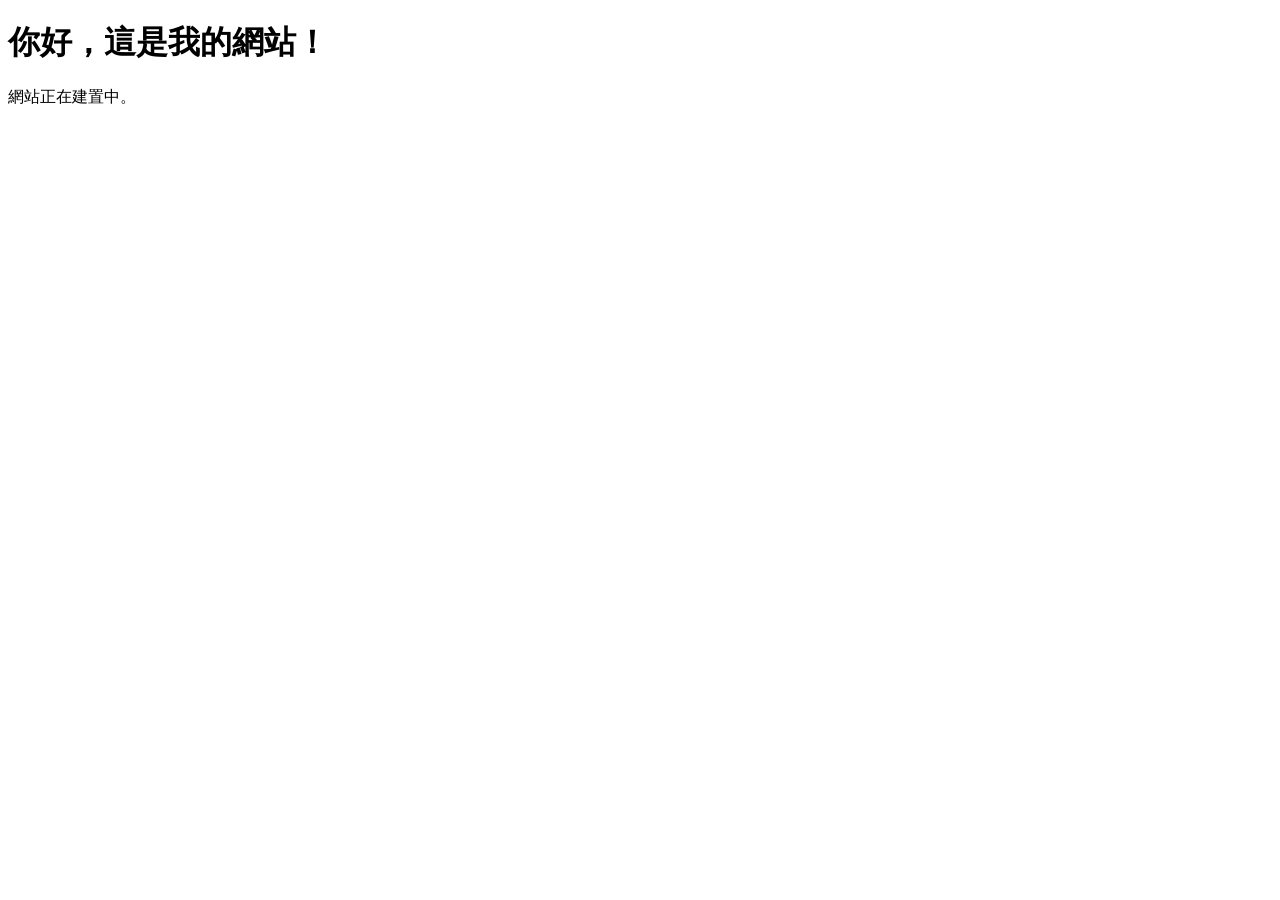
==== index.html @ 11ef3e5b "Update and rename README.md to index.html" ====
<!DOCTYPE html>
<html lang="zh-Hant">
<head>
    <meta charset="UTF-8">
    <meta name="viewport" content="width=device-width, initial-scale=1.0">
    <title>我的網站</title>
</head>
<body>
    <h1>你好，這是我的網站！</h1>
    <p>網站正在建置中。</p>
</body>
</html>
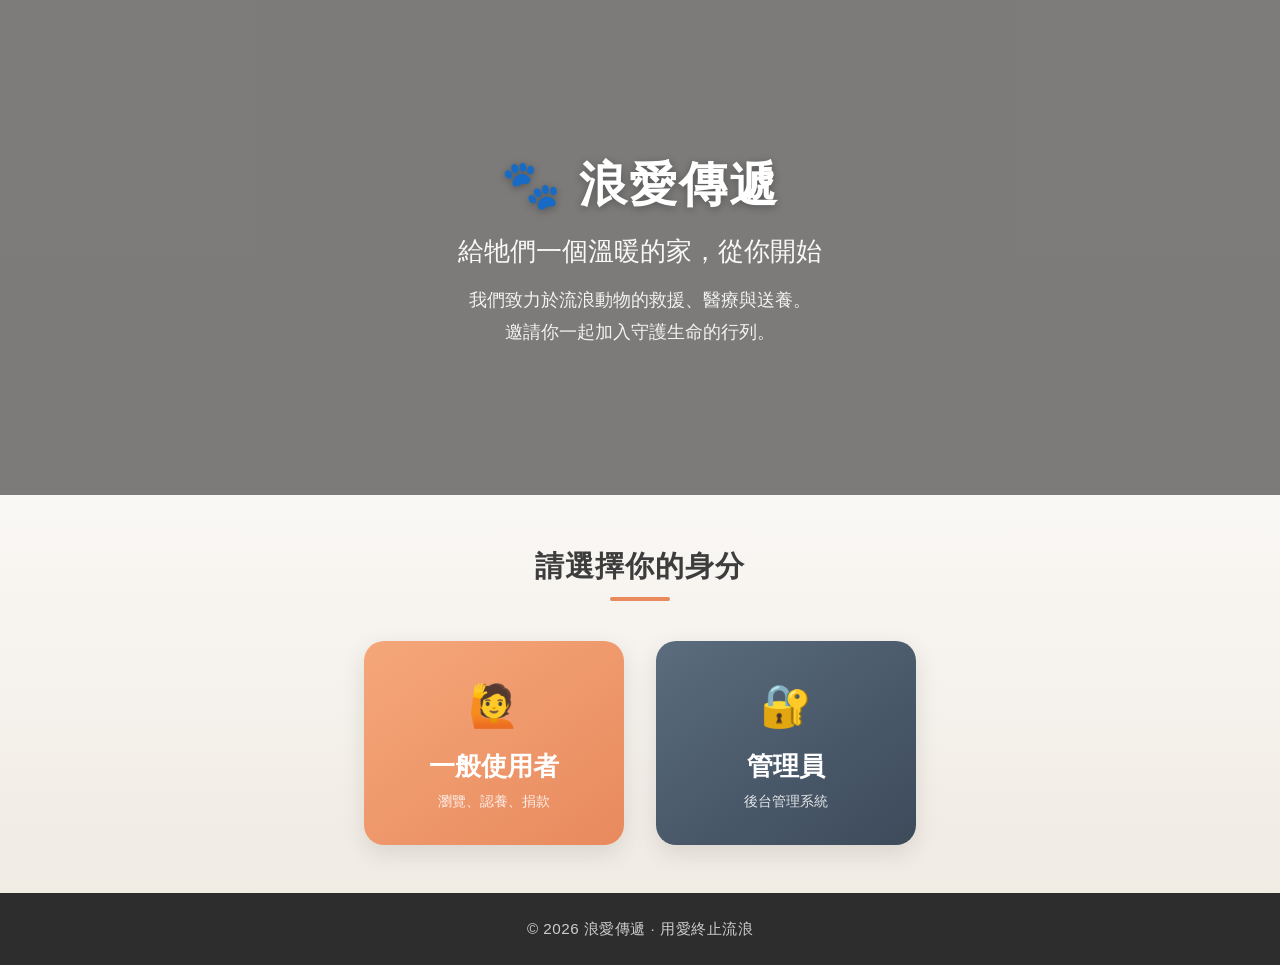
==== commit 66bf781d: "Update index.html" ====
--- a/index.html
+++ b/index.html
@@ -1,12 +1,47 @@
 <!DOCTYPE html>
 <html lang="zh-Hant">
 <head>
-    <meta charset="UTF-8">
-    <meta name="viewport" content="width=device-width, initial-scale=1.0">
-    <title>我的網站</title>
+    <meta charset="UTF-8" />
+    <meta name="viewport" content="width=device-width, initial-scale=1.0" />
+    <title>浪愛傳遞 - 流浪動物關懷</title>
+    <link rel="stylesheet" href="css/style.css" />
 </head>
 <body>
-    <h1>你好，這是我的網站！</h1>
-    <p>網站正在建置中。</p>
+
+    <header class="hero">
+        <div class="hero-overlay">
+            <div class="hero-content">
+                <h1 class="hero-title">🐾 浪愛傳遞</h1>
+                <p class="hero-subtitle">給牠們一個溫暖的家，從你開始</p>
+                <p class="hero-description">
+                    我們致力於流浪動物的救援、醫療與送養。<br />
+                    邀請你一起加入守護生命的行列。
+                </p>
+            </div>
+        </div>
+    </header>
+
+    <section class="role-selection">
+        <div class="container">
+            <h2 class="section-title">請選擇你的身分</h2>
+            <div class="button-group">
+                <a href="user-home.html" class="btn btn-user">
+                    <span class="btn-icon">🙋</span>
+                    一般使用者
+                    <span class="btn-hint">瀏覽、認養、捐款</span>
+                </a>
+                <a href="admin-login.html" class="btn btn-admin">
+                    <span class="btn-icon">🔐</span>
+                    管理員
+                    <span class="btn-hint">後台管理系統</span>
+                </a>
+            </div>
+        </div>
+    </section>
+
+    <footer class="footer">
+        <p>&copy; 2026 浪愛傳遞 · 用愛終止流浪</p>
+    </footer>
+
 </body>
 </html>
--- a/css/style.css
+++ b/css/style.css
@@ -0,0 +1,275 @@
+/* ===== 全域重置 & 字型 ===== */
+* {
+    margin: 0;
+    padding: 0;
+    box-sizing: border-box;
+}
+
+body {
+    font-family: 'Segoe UI', 'PingFang TC', Roboto, 'Helvetica Neue', sans-serif;
+    background-color: #faf8f5;
+    color: #2d2d2d;
+    line-height: 1.6;
+    min-height: 100vh;
+    display: flex;
+    flex-direction: column;
+}
+
+a {
+    text-decoration: none;
+}
+
+/* ===== 主視覺區 (Hero) ===== */
+.hero {
+    /* 背景圖片 - 請換成你自己的圖片 URL */
+    background-image: url('https://images.unsplash.com/photo-1548199973-03cce0bbc87b?w=1200&q=80');
+    background-size: cover;
+    background-position: center;
+    background-attachment: fixed; /* 產生視差效果，手機上可改為 scroll */
+    min-height: 55vh;            /* 手機上高度稍微縮小 */
+    display: flex;
+    align-items: center;
+    justify-content: center;
+    position: relative;
+}
+
+/* 半透明遮罩，讓文字更清楚 */
+.hero-overlay {
+    background-color: rgba(0, 0, 0, 0.50);
+    width: 100%;
+    min-height: 55vh;
+    display: flex;
+    align-items: center;
+    justify-content: center;
+    padding: 2rem 1.5rem;
+}
+
+.hero-content {
+    text-align: center;
+    color: #ffffff;
+    max-width: 800px;
+}
+
+.hero-title {
+    font-size: 3rem;
+    font-weight: 700;
+    letter-spacing: 2px;
+    margin-bottom: 0.5rem;
+    text-shadow: 0 2px 8px rgba(0, 0, 0, 0.3);
+}
+
+.hero-subtitle {
+    font-size: 1.6rem;
+    font-weight: 300;
+    margin-bottom: 0.8rem;
+    opacity: 0.95;
+}
+
+.hero-description {
+    font-size: 1.1rem;
+    opacity: 0.9;
+    line-height: 1.8;
+}
+
+/* ===== 角色選擇區 ===== */
+.role-selection {
+    flex: 1;                 /* 讓這區撐滿剩餘高度，把 footer 推到底 */
+    padding: 3rem 1.5rem;
+    background: linear-gradient(180deg, #faf8f5 0%, #f0ebe3 100%);
+    display: flex;
+    align-items: center;
+    justify-content: center;
+}
+
+.container {
+    max-width: 960px;
+    width: 100%;
+    margin: 0 auto;
+    text-align: center;
+}
+
+.section-title {
+    font-size: 1.8rem;
+    font-weight: 600;
+    color: #3d3d3d;
+    margin-bottom: 2.5rem;
+    letter-spacing: 1px;
+}
+
+.section-title::after {
+    content: '';
+    display: block;
+    width: 60px;
+    height: 4px;
+    background: #e88a5e;
+    margin: 0.5rem auto 0;
+    border-radius: 2px;
+}
+
+/* ===== 按鈕群組 (兩個大按鈕) ===== */
+.button-group {
+    display: flex;
+    flex-wrap: wrap;
+    gap: 2rem;
+    justify-content: center;
+}
+
+/* 共用按鈕樣式 */
+.btn {
+    display: flex;
+    flex-direction: column;
+    align-items: center;
+    justify-content: center;
+    width: 260px;
+    padding: 2rem 1.5rem;
+    border-radius: 20px;
+    font-size: 1.6rem;
+    font-weight: 600;
+    color: #ffffff;
+    transition: transform 0.25s ease, box-shadow 0.3s ease;
+    box-shadow: 0 8px 24px rgba(0, 0, 0, 0.10);
+    position: relative;
+    border: none;
+    cursor: pointer;
+}
+
+.btn:hover {
+    transform: translateY(-6px);
+    box-shadow: 0 16px 40px rgba(0, 0, 0, 0.18);
+}
+
+.btn:active {
+    transform: scale(0.96);
+}
+
+.btn-icon {
+    font-size: 2.6rem;
+    margin-bottom: 0.4rem;
+}
+
+.btn-hint {
+    font-size: 0.9rem;
+    font-weight: 400;
+    opacity: 0.85;
+    margin-top: 0.2rem;
+}
+
+/* 一般使用者按鈕 - 溫暖橘色調 */
+.btn-user {
+    background: linear-gradient(145deg, #f5a77a, #e88a5e);
+}
+
+.btn-user:hover {
+    background: linear-gradient(145deg, #f7b48c, #ea7f4b);
+}
+
+/* 管理員按鈕 - 沉穩深藍灰 */
+.btn-admin {
+    background: linear-gradient(145deg, #5a6c7d, #3d4a5a);
+}
+
+.btn-admin:hover {
+    background: linear-gradient(145deg, #6a7e91, #475668);
+}
+
+/* ===== 頁尾 ===== */
+.footer {
+    text-align: center;
+    padding: 1.5rem 1rem;
+    background-color: #2d2d2d;
+    color: #cccccc;
+    font-size: 0.95rem;
+    letter-spacing: 0.5px;
+}
+
+/* ================================================================
+   響應式設計 (RWD) - 針對手機、平板、桌機調整
+   ================================================================ */
+
+/* 平板 & 小筆電 (螢幕寬度 <= 1024px) */
+@media (max-width: 1024px) {
+    .hero {
+        min-height: 45vh;
+        background-attachment: scroll; /* 手機/平板關閉視差，避免卡頓 */
+    }
+    .hero-overlay {
+        min-height: 45vh;
+    }
+    .hero-title {
+        font-size: 2.6rem;
+    }
+    .hero-subtitle {
+        font-size: 1.4rem;
+    }
+}
+
+/* 手機 (螢幕寬度 <= 768px) */
+@media (max-width: 768px) {
+    .hero {
+        min-height: 40vh;
+        background-attachment: scroll;
+    }
+    .hero-overlay {
+        min-height: 40vh;
+        padding: 1.5rem 1rem;
+    }
+    .hero-title {
+        font-size: 2.2rem;
+    }
+    .hero-subtitle {
+        font-size: 1.2rem;
+    }
+    .hero-description {
+        font-size: 1rem;
+    }
+
+    .role-selection {
+        padding: 2rem 1rem;
+    }
+    .section-title {
+        font-size: 1.5rem;
+        margin-bottom: 2rem;
+    }
+
+    /* 手機上按鈕改為直排，且寬度變大 */
+    .button-group {
+        flex-direction: column;
+        align-items: center;
+        gap: 1.5rem;
+    }
+
+    .btn {
+        width: 100%;
+        max-width: 320px;
+        padding: 1.6rem 1.2rem;
+        font-size: 1.4rem;
+        border-radius: 16px;
+    }
+
+    .btn-icon {
+        font-size: 2.2rem;
+    }
+    .btn-hint {
+        font-size: 0.85rem;
+    }
+}
+
+/* 極小手機 (螢幕寬度 <= 400px) */
+@media (max-width: 400px) {
+    .hero-title {
+        font-size: 1.8rem;
+    }
+    .hero-subtitle {
+        font-size: 1rem;
+    }
+    .hero-description {
+        font-size: 0.9rem;
+    }
+    .btn {
+        font-size: 1.2rem;
+        padding: 1.2rem 1rem;
+    }
+    .btn-icon {
+        font-size: 1.8rem;
+    }
+}
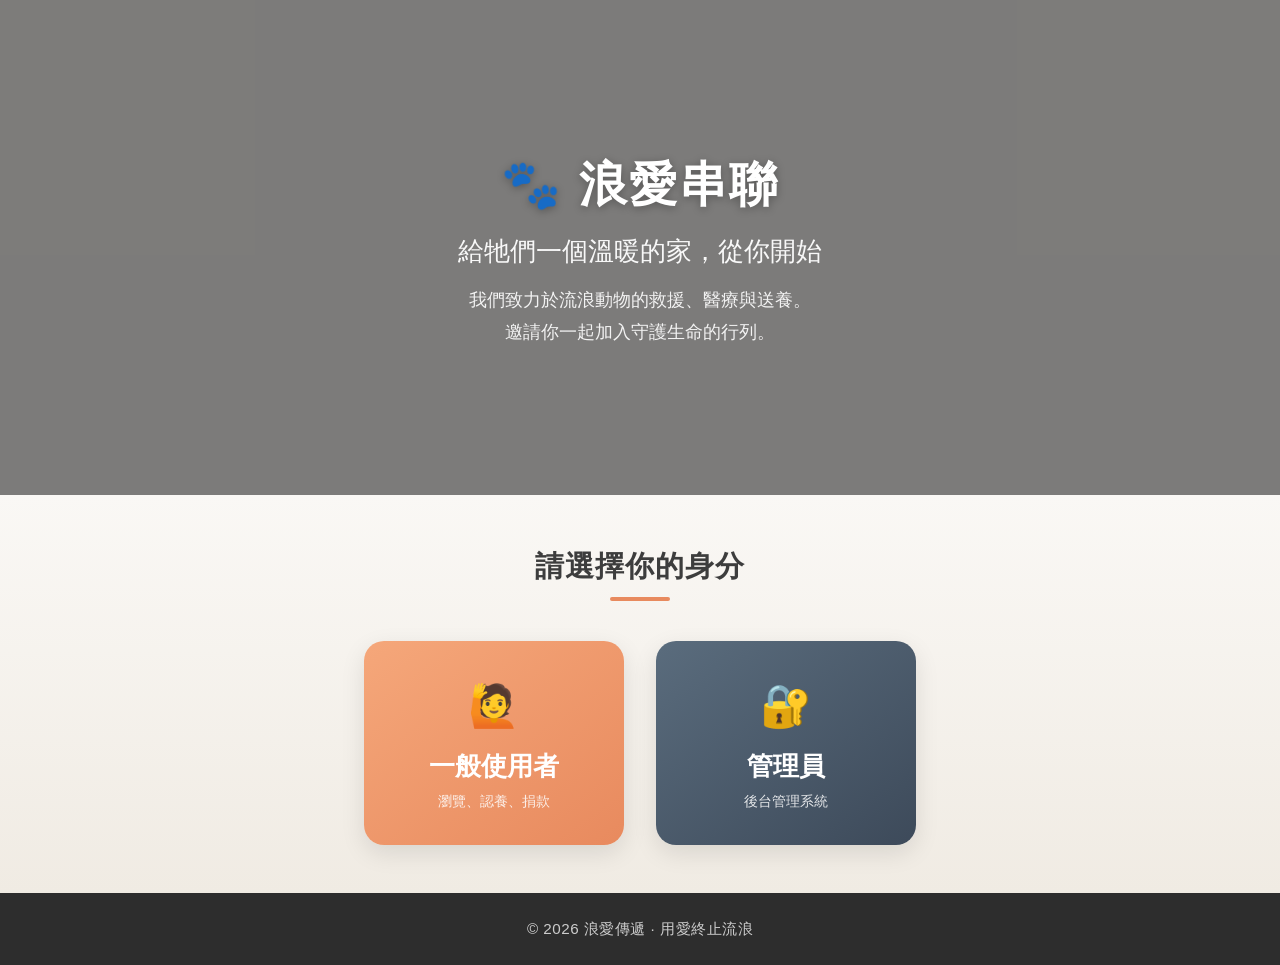
==== commit 97689f1f: "Update index.html" ====
--- a/index.html
+++ b/index.html
@@ -3,7 +3,7 @@
 <head>
     <meta charset="UTF-8" />
     <meta name="viewport" content="width=device-width, initial-scale=1.0" />
-    <title>浪愛傳遞 - 流浪動物關懷</title>
+    <title>浪愛串聯 - 流浪動物關懷</title>
     <link rel="stylesheet" href="css/style.css" />
 </head>
 <body>
@@ -11,7 +11,7 @@
     <header class="hero">
         <div class="hero-overlay">
             <div class="hero-content">
-                <h1 class="hero-title">🐾 浪愛傳遞</h1>
+                <h1 class="hero-title">🐾 浪愛串聯</h1>
                 <p class="hero-subtitle">給牠們一個溫暖的家，從你開始</p>
                 <p class="hero-description">
                     我們致力於流浪動物的救援、醫療與送養。<br />
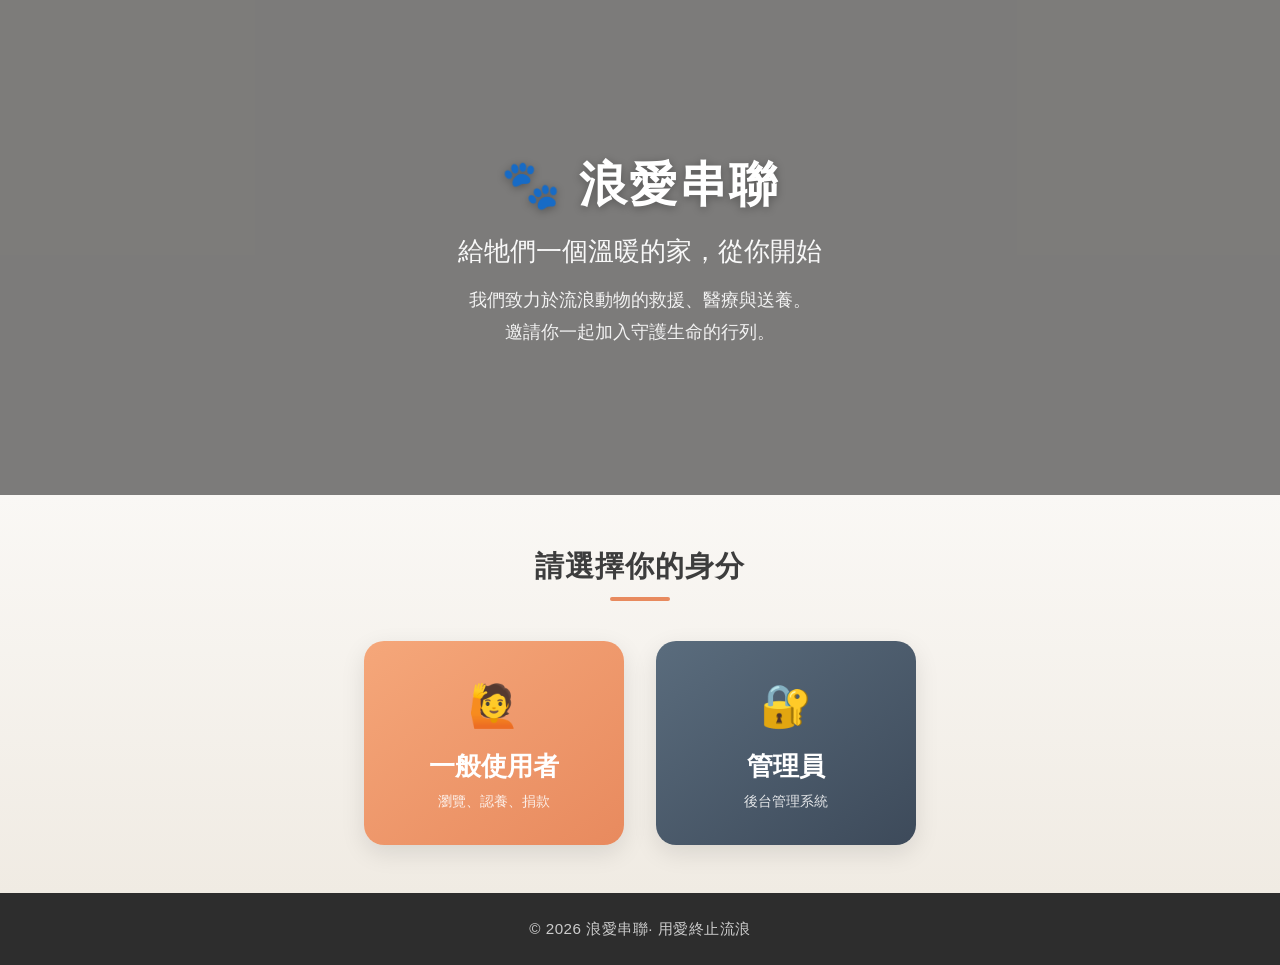
==== commit 7d12cbe3: "Update index.html" ====
--- a/index.html
+++ b/index.html
@@ -40,7 +40,7 @@
     </section>
 
     <footer class="footer">
-        <p>&copy; 2026 浪愛傳遞 · 用愛終止流浪</p>
+        <p>&copy; 2026 浪愛串聯· 用愛終止流浪</p>
     </footer>
 
 </body>
--- a/css/style.css
+++ b/css/style.css
@@ -1,4 +1,6 @@
-/* ===== 全域重置 & 字型 ===== */
+/* ================================================================
+   全域重置 & 字型
+   ================================================================ */
 * {
     margin: 0;
     padding: 0;
@@ -19,73 +21,10 @@
     text-decoration: none;
 }
 
-/* ===== 主視覺區 (Hero) ===== */
-.hero {
-    /* 背景圖片 - 請換成你自己的圖片 URL */
-    background-image: url('https://images.unsplash.com/photo-1548199973-03cce0bbc87b?w=1200&q=80');
-    background-size: cover;
-    background-position: center;
-    background-attachment: fixed; /* 產生視差效果，手機上可改為 scroll */
-    min-height: 55vh;            /* 手機上高度稍微縮小 */
-    display: flex;
-    align-items: center;
-    justify-content: center;
-    position: relative;
-}
-
-/* 半透明遮罩，讓文字更清楚 */
-.hero-overlay {
-    background-color: rgba(0, 0, 0, 0.50);
-    width: 100%;
-    min-height: 55vh;
-    display: flex;
-    align-items: center;
-    justify-content: center;
-    padding: 2rem 1.5rem;
-}
-
-.hero-content {
-    text-align: center;
-    color: #ffffff;
-    max-width: 800px;
-}
-
-.hero-title {
-    font-size: 3rem;
-    font-weight: 700;
-    letter-spacing: 2px;
-    margin-bottom: 0.5rem;
-    text-shadow: 0 2px 8px rgba(0, 0, 0, 0.3);
-}
-
-.hero-subtitle {
-    font-size: 1.6rem;
-    font-weight: 300;
-    margin-bottom: 0.8rem;
-    opacity: 0.95;
-}
-
-.hero-description {
-    font-size: 1.1rem;
-    opacity: 0.9;
-    line-height: 1.8;
-}
-
-/* ===== 角色選擇區 ===== */
-.role-selection {
-    flex: 1;                 /* 讓這區撐滿剩餘高度，把 footer 推到底 */
-    padding: 3rem 1.5rem;
-    background: linear-gradient(180deg, #faf8f5 0%, #f0ebe3 100%);
-    display: flex;
-    align-items: center;
-    justify-content: center;
-}
-
 .container {
-    max-width: 960px;
-    width: 100%;
+    max-width: 1200px;
     margin: 0 auto;
-    text-align: center;
+    padding: 0 1.5rem;
 }
 
 .section-title {
@@ -93,6 +32,7 @@
     font-weight: 600;
     color: #3d3d3d;
     margin-bottom: 2.5rem;
+    text-align: center;
     letter-spacing: 1px;
 }
 
@@ -106,7 +46,75 @@
     border-radius: 2px;
 }
 
-/* ===== 按鈕群組 (兩個大按鈕) ===== */
+/* ================================================================
+   首頁樣式 (index.html)
+   ================================================================ */
+
+/* ----- 主視覺區 (Hero) ----- */
+.hero {
+    background-image: url('https://images.unsplash.com/photo-1548199973-03cce0bbc87b?w=1200&q=80');
+    background-size: cover;
+    background-position: center;
+    background-attachment: fixed;
+    min-height: 55vh;
+    display: flex;
+    align-items: center;
+    justify-content: center;
+    position: relative;
+}
+
+.hero-overlay {
+    background-color: rgba(0, 0, 0, 0.50);
+    width: 100%;
+    min-height: 55vh;
+    display: flex;
+    align-items: center;
+    justify-content: center;
+    padding: 2rem 1.5rem;
+}
+
+.hero-content {
+    text-align: center;
+    color: #ffffff;
+    max-width: 800px;
+}
+
+.hero-title {
+    font-size: 3rem;
+    font-weight: 700;
+    letter-spacing: 2px;
+    margin-bottom: 0.5rem;
+    text-shadow: 0 2px 8px rgba(0, 0, 0, 0.3);
+}
+
+.hero-subtitle {
+    font-size: 1.6rem;
+    font-weight: 300;
+    margin-bottom: 0.8rem;
+    opacity: 0.95;
+}
+
+.hero-description {
+    font-size: 1.1rem;
+    opacity: 0.9;
+    line-height: 1.8;
+}
+
+/* ----- 角色選擇區 ----- */
+.role-selection {
+    flex: 1;
+    padding: 3rem 1.5rem;
+    background: linear-gradient(180deg, #faf8f5 0%, #f0ebe3 100%);
+    display: flex;
+    align-items: center;
+    justify-content: center;
+}
+
+.role-selection .container {
+    text-align: center;
+}
+
+/* ----- 按鈕群組 ----- */
 .button-group {
     display: flex;
     flex-wrap: wrap;
@@ -114,7 +122,6 @@
     justify-content: center;
 }
 
-/* 共用按鈕樣式 */
 .btn {
     display: flex;
     flex-direction: column;
@@ -128,9 +135,8 @@
     color: #ffffff;
     transition: transform 0.25s ease, box-shadow 0.3s ease;
     box-shadow: 0 8px 24px rgba(0, 0, 0, 0.10);
-    position: relative;
+    cursor: pointer;
     border: none;
-    cursor: pointer;
 }
 
 .btn:hover {
@@ -154,7 +160,7 @@
     margin-top: 0.2rem;
 }
 
-/* 一般使用者按鈕 - 溫暖橘色調 */
+/* 一般使用者按鈕 */
 .btn-user {
     background: linear-gradient(145deg, #f5a77a, #e88a5e);
 }
@@ -163,7 +169,7 @@
     background: linear-gradient(145deg, #f7b48c, #ea7f4b);
 }
 
-/* 管理員按鈕 - 沉穩深藍灰 */
+/* 管理員按鈕 */
 .btn-admin {
     background: linear-gradient(145deg, #5a6c7d, #3d4a5a);
 }
@@ -172,7 +178,254 @@
     background: linear-gradient(145deg, #6a7e91, #475668);
 }
 
-/* ===== 頁尾 ===== */
+/* ================================================================
+   一般使用者頁面樣式 (user-home.html)
+   ================================================================ */
+
+/* ----- 導航欄 ----- */
+.navbar {
+    background-color: #2d2d2d;
+    padding: 0 1.5rem;
+    position: sticky;
+    top: 0;
+    z-index: 1000;
+    box-shadow: 0 2px 12px rgba(0, 0, 0, 0.15);
+}
+
+.nav-container {
+    max-width: 1200px;
+    margin: 0 auto;
+    display: flex;
+    justify-content: space-between;
+    align-items: center;
+    height: 64px;
+}
+
+.nav-brand {
+    color: #ffffff;
+    font-size: 1.4rem;
+    font-weight: 600;
+    text-decoration: none;
+    letter-spacing: 1px;
+}
+
+.nav-brand:hover {
+    color: #e88a5e;
+}
+
+.nav-menu {
+    display: flex;
+    list-style: none;
+    gap: 2rem;
+    align-items: center;
+}
+
+.nav-menu li a {
+    color: #e0e0e0;
+    text-decoration: none;
+    font-size: 0.95rem;
+    padding: 0.4rem 0;
+    border-bottom: 2px solid transparent;
+    transition: color 0.2s, border-color 0.2s;
+}
+
+.nav-menu li a:hover {
+    color: #ffffff;
+    border-bottom-color: #e88a5e;
+}
+
+.nav-menu li a.active {
+    color: #ffffff;
+    border-bottom-color: #e88a5e;
+}
+
+.nav-logout {
+    color: #ff9a8b !important;
+    border-bottom-color: transparent !important;
+    font-weight: 500;
+}
+
+.nav-logout:hover {
+    color: #ff6b5a !important;
+    border-bottom-color: #ff6b5a !important;
+}
+
+/* 漢堡按鈕 */
+.nav-toggle {
+    display: none;
+    flex-direction: column;
+    gap: 5px;
+    background: none;
+    border: none;
+    cursor: pointer;
+    padding: 4px;
+}
+
+.nav-toggle span {
+    display: block;
+    width: 26px;
+    height: 3px;
+    background: #ffffff;
+    border-radius: 2px;
+    transition: 0.3s;
+}
+
+/* ----- 歡迎橫幅 ----- */
+.welcome-banner {
+    background-image: url('https://images.unsplash.com/photo-1450778869180-41d0601e046e?w=1200&q=80');
+    background-size: cover;
+    background-position: center;
+    min-height: 30vh;
+    display: flex;
+    align-items: center;
+    justify-content: center;
+}
+
+.welcome-overlay {
+    background-color: rgba(0, 0, 0, 0.45);
+    width: 100%;
+    min-height: 30vh;
+    display: flex;
+    align-items: center;
+    justify-content: center;
+    padding: 2rem 1.5rem;
+}
+
+.welcome-content {
+    text-align: center;
+    color: #ffffff;
+}
+
+.welcome-content h1 {
+    font-size: 2.4rem;
+    font-weight: 600;
+    margin-bottom: 0.5rem;
+    text-shadow: 0 2px 8px rgba(0, 0, 0, 0.3);
+}
+
+.welcome-content p {
+    font-size: 1.2rem;
+    opacity: 0.9;
+}
+
+/* ----- 功能卡片區 ----- */
+.feature-section {
+    padding: 3rem 1.5rem;
+    background: #faf8f5;
+}
+
+.feature-grid {
+    display: grid;
+    grid-template-columns: repeat(3, 1fr);
+    gap: 1.8rem;
+    max-width: 1200px;
+    margin: 0 auto;
+}
+
+.feature-card {
+    background: #ffffff;
+    border-radius: 20px;
+    padding: 2rem 1.5rem;
+    text-align: center;
+    text-decoration: none;
+    color: #2d2d2d;
+    box-shadow: 0 4px 16px rgba(0, 0, 0, 0.06);
+    transition: transform 0.25s ease, box-shadow 0.3s ease;
+    border: 2px solid transparent;
+    display: flex;
+    flex-direction: column;
+    align-items: center;
+}
+
+.feature-card:hover {
+    transform: translateY(-6px);
+    box-shadow: 0 12px 32px rgba(0, 0, 0, 0.10);
+    border-color: #e88a5e;
+}
+
+.card-icon {
+    font-size: 3rem;
+    margin-bottom: 0.6rem;
+}
+
+.feature-card h3 {
+    font-size: 1.3rem;
+    font-weight: 600;
+    margin-bottom: 0.5rem;
+    color: #3d3d3d;
+}
+
+.feature-card p {
+    font-size: 0.95rem;
+    color: #6b6b6b;
+    line-height: 1.6;
+    margin-bottom: 0.8rem;
+    flex: 1;
+}
+
+.card-badge {
+    font-size: 0.85rem;
+    font-weight: 500;
+    color: #e88a5e;
+    transition: color 0.2s;
+}
+
+.feature-card:hover .card-badge {
+    color: #d4733e;
+}
+
+/* ----- 最新消息區 ----- */
+.news-section {
+    padding: 3rem 1.5rem;
+    background: #ffffff;
+}
+
+.news-list {
+    max-width: 800px;
+    margin: 0 auto;
+}
+
+.news-item {
+    display: flex;
+    align-items: center;
+    gap: 1rem;
+    padding: 0.8rem 1.2rem;
+    border-bottom: 1px solid #f0ebe3;
+    transition: background 0.2s;
+}
+
+.news-item:hover {
+    background: #faf8f5;
+    border-radius: 8px;
+}
+
+.news-date {
+    font-size: 0.8rem;
+    color: #999;
+    white-space: nowrap;
+    min-width: 90px;
+}
+
+.news-tag {
+    font-size: 0.7rem;
+    font-weight: 600;
+    padding: 2px 12px;
+    border-radius: 20px;
+    background: #f0ebe3;
+    color: #5a4a3a;
+    white-space: nowrap;
+}
+
+.news-title {
+    font-size: 0.95rem;
+    color: #2d2d2d;
+    margin: 0;
+    flex: 1;
+}
+
+/* ================================================================
+   頁尾 (共用)
+   ================================================================ */
 .footer {
     text-align: center;
     padding: 1.5rem 1rem;
@@ -180,96 +433,406 @@
     color: #cccccc;
     font-size: 0.95rem;
     letter-spacing: 0.5px;
+    margin-top: auto;
 }
 
 /* ================================================================
-   響應式設計 (RWD) - 針對手機、平板、桌機調整
+   響應式設計 - 平板 (769px ~ 1024px)
    ================================================================ */
-
-/* 平板 & 小筆電 (螢幕寬度 <= 1024px) */
-@media (max-width: 1024px) {
+@media (min-width: 769px) and (max-width: 1024px) {
+
+    /* 首頁 */
     .hero {
         min-height: 45vh;
-        background-attachment: scroll; /* 手機/平板關閉視差，避免卡頓 */
+        background-attachment: scroll;
     }
     .hero-overlay {
         min-height: 45vh;
     }
     .hero-title {
-        font-size: 2.6rem;
+        font-size: 2.4rem;
     }
     .hero-subtitle {
         font-size: 1.4rem;
     }
-}
-
-/* 手機 (螢幕寬度 <= 768px) */
+
+    /* 按鈕 */
+    .btn {
+        width: 220px;
+        padding: 1.6rem 1.2rem;
+        font-size: 1.3rem;
+    }
+
+    /* 功能卡片 */
+    .feature-grid {
+        grid-template-columns: repeat(2, 1fr);
+        gap: 1.5rem;
+    }
+
+    .feature-card {
+        padding: 1.8rem 1.2rem;
+    }
+}
+
+/* ================================================================
+   響應式設計 - 手機 (螢幕寬度 <= 768px)
+   ================================================================ */
 @media (max-width: 768px) {
+
+    /* ===== 首頁 ===== */
     .hero {
-        min-height: 40vh;
+        min-height: 35vh;
         background-attachment: scroll;
-    }
+        background-position: center 30%;
+    }
+
     .hero-overlay {
-        min-height: 40vh;
-        padding: 1.5rem 1rem;
-    }
+        min-height: 35vh;
+        padding: 1.2rem 1rem;
+    }
+
     .hero-title {
-        font-size: 2.2rem;
-    }
+        font-size: 1.8rem;
+        letter-spacing: 1px;
+    }
+
     .hero-subtitle {
-        font-size: 1.2rem;
-    }
+        font-size: 1rem;
+        margin-bottom: 0.5rem;
+    }
+
     .hero-description {
-        font-size: 1rem;
+        font-size: 0.9rem;
+        line-height: 1.6;
     }
 
     .role-selection {
-        padding: 2rem 1rem;
-    }
+        padding: 1.8rem 1rem;
+    }
+
     .section-title {
-        font-size: 1.5rem;
-        margin-bottom: 2rem;
-    }
-
-    /* 手機上按鈕改為直排，且寬度變大 */
+        font-size: 1.3rem;
+        margin-bottom: 1.5rem;
+    }
+
+    .section-title::after {
+        width: 40px;
+        height: 3px;
+    }
+
     .button-group {
         flex-direction: column;
         align-items: center;
-        gap: 1.5rem;
+        gap: 1rem;
+        width: 100%;
     }
 
     .btn {
         width: 100%;
-        max-width: 320px;
-        padding: 1.6rem 1.2rem;
+        max-width: 100%;
+        padding: 1.2rem 1rem;
+        font-size: 1.2rem;
+        border-radius: 16px;
+        min-height: 120px;
+    }
+
+    .btn-icon {
+        font-size: 2rem;
+        margin-bottom: 0.2rem;
+    }
+
+    .btn-hint {
+        font-size: 0.8rem;
+    }
+
+    /* ===== 使用者頁面 - 導航欄 ===== */
+    .navbar {
+        padding: 0 1rem;
+    }
+
+    .nav-container {
+        height: 56px;
+    }
+
+    .nav-brand {
+        font-size: 1.1rem;
+    }
+
+    .nav-toggle {
+        display: flex;
+    }
+
+    .nav-toggle span {
+        width: 22px;
+        height: 2.5px;
+    }
+
+    .nav-menu {
+        display: none;
+        flex-direction: column;
+        position: absolute;
+        top: 56px;
+        left: 0;
+        right: 0;
+        background: #2d2d2d;
+        padding: 1rem 1.5rem;
+        gap: 0.5rem;
+        box-shadow: 0 8px 24px rgba(0, 0, 0, 0.3);
+        border-top: 1px solid #444;
+    }
+
+    .nav-menu.active {
+        display: flex;
+    }
+
+    .nav-menu li {
+        width: 100%;
+    }
+
+    .nav-menu li a {
+        font-size: 1rem;
+        padding: 0.6rem 0;
+        display: block;
+        border-bottom: 1px solid rgba(255, 255, 255, 0.05);
+    }
+
+    .nav-menu li a:hover,
+    .nav-menu li a.active {
+        border-bottom: 1px solid #e88a5e;
+        color: #e88a5e;
+    }
+
+    .nav-logout {
+        color: #ff9a8b !important;
+    }
+
+    /* ===== 使用者頁面 - 歡迎橫幅 ===== */
+    .welcome-banner {
+        min-height: 20vh;
+        background-position: center 40%;
+    }
+
+    .welcome-overlay {
+        min-height: 20vh;
+        padding: 1.5rem 1rem;
+        background-color: rgba(0, 0, 0, 0.55);
+    }
+
+    .welcome-content h1 {
         font-size: 1.4rem;
+        margin-bottom: 0.3rem;
+    }
+
+    .welcome-content p {
+        font-size: 0.9rem;
+    }
+
+    /* ===== 使用者頁面 - 功能卡片 ===== */
+    .feature-section {
+        padding: 2rem 1rem;
+    }
+
+    .feature-grid {
+        grid-template-columns: 1fr;
+        gap: 1rem;
+        max-width: 100%;
+    }
+
+    .feature-card {
+        padding: 1.2rem 1rem;
         border-radius: 16px;
+        flex-direction: row;
+        flex-wrap: wrap;
+        text-align: left;
+        align-items: center;
+        gap: 0.5rem 1rem;
+    }
+
+    .card-icon {
+        font-size: 2.2rem;
+        margin-bottom: 0;
+        flex: 0 0 auto;
+    }
+
+    .feature-card h3 {
+        font-size: 1.1rem;
+        margin-bottom: 0;
+        flex: 1;
+    }
+
+    .feature-card p {
+        font-size: 0.85rem;
+        margin-bottom: 0;
+        width: 100%;
+        padding-left: 0;
+        order: 3;
+        color: #888;
+    }
+
+    .card-badge {
+        font-size: 0.75rem;
+        order: 4;
+        width: 100%;
+        text-align: right;
+        margin-top: 0.2rem;
+    }
+
+    /* ===== 使用者頁面 - 最新消息 ===== */
+    .news-section {
+        padding: 2rem 1rem;
+    }
+
+    .news-list {
+        max-width: 100%;
+    }
+
+    .news-item {
+        flex-wrap: wrap;
+        gap: 0.3rem 0.6rem;
+        padding: 0.6rem 0.4rem;
+        border-bottom: 1px solid #f0ebe3;
+    }
+
+    .news-date {
+        font-size: 0.7rem;
+        min-width: auto;
+        color: #aaa;
+    }
+
+    .news-tag {
+        font-size: 0.6rem;
+        padding: 1px 10px;
+    }
+
+    .news-title {
+        font-size: 0.85rem;
+        width: 100%;
+        order: 3;
+        padding-left: 0;
+        margin-top: 0.1rem;
+        color: #333;
+    }
+
+    /* ===== 頁尾 ===== */
+    .footer {
+        padding: 1rem 0.8rem;
+        font-size: 0.8rem;
+    }
+}
+
+/* ================================================================
+   響應式設計 - 極小手機 (螢幕寬度 <= 400px)
+   ================================================================ */
+@media (max-width: 400px) {
+
+    /* 首頁 */
+    .hero-title {
+        font-size: 1.5rem;
+    }
+
+    .hero-subtitle {
+        font-size: 0.85rem;
+    }
+
+    .hero-description {
+        font-size: 0.8rem;
+    }
+
+    .btn {
+        font-size: 1rem;
+        padding: 1rem 0.8rem;
+        min-height: 100px;
+        border-radius: 14px;
     }
 
     .btn-icon {
-        font-size: 2.2rem;
-    }
+        font-size: 1.6rem;
+    }
+
     .btn-hint {
-        font-size: 0.85rem;
-    }
-}
-
-/* 極小手機 (螢幕寬度 <= 400px) */
-@media (max-width: 400px) {
-    .hero-title {
+        font-size: 0.7rem;
+    }
+
+    /* 使用者頁面 */
+    .welcome-content h1 {
+        font-size: 1.2rem;
+    }
+
+    .welcome-content p {
+        font-size: 0.8rem;
+    }
+
+    .card-icon {
         font-size: 1.8rem;
     }
-    .hero-subtitle {
-        font-size: 1rem;
-    }
-    .hero-description {
-        font-size: 0.9rem;
-    }
+
+    .feature-card h3 {
+        font-size: 0.95rem;
+    }
+
+    .feature-card p {
+        font-size: 0.75rem;
+    }
+
+    .card-badge {
+        font-size: 0.7rem;
+    }
+
+    .news-date {
+        font-size: 0.6rem;
+    }
+
+    .news-tag {
+        font-size: 0.55rem;
+        padding: 1px 8px;
+    }
+
+    .news-title {
+        font-size: 0.78rem;
+    }
+
+    .section-title {
+        font-size: 1.1rem;
+    }
+
+    .footer {
+        font-size: 0.7rem;
+        padding: 0.8rem 0.5rem;
+    }
+}
+
+/* ================================================================
+   響應式設計 - 手機橫向 (螢幕寬度 480px ~ 768px 且為橫向)
+   ================================================================ */
+@media (max-width: 768px) and (orientation: landscape) {
+
+    .hero {
+        min-height: 60vh;
+    }
+
+    .hero-overlay {
+        min-height: 60vh;
+    }
+
     .btn {
-        font-size: 1.2rem;
-        padding: 1.2rem 1rem;
-    }
-    .btn-icon {
-        font-size: 1.8rem;
-    }
-}
+        min-height: 80px;
+        padding: 0.8rem 1rem;
+    }
+
+    .welcome-banner {
+        min-height: 35vh;
+    }
+
+    .welcome-overlay {
+        min-height: 35vh;
+    }
+
+    .feature-grid {
+        grid-template-columns: repeat(2, 1fr);
+        gap: 0.8rem;
+    }
+
+    .feature-card {
+        padding: 1rem 0.8rem;
+    }
+}
